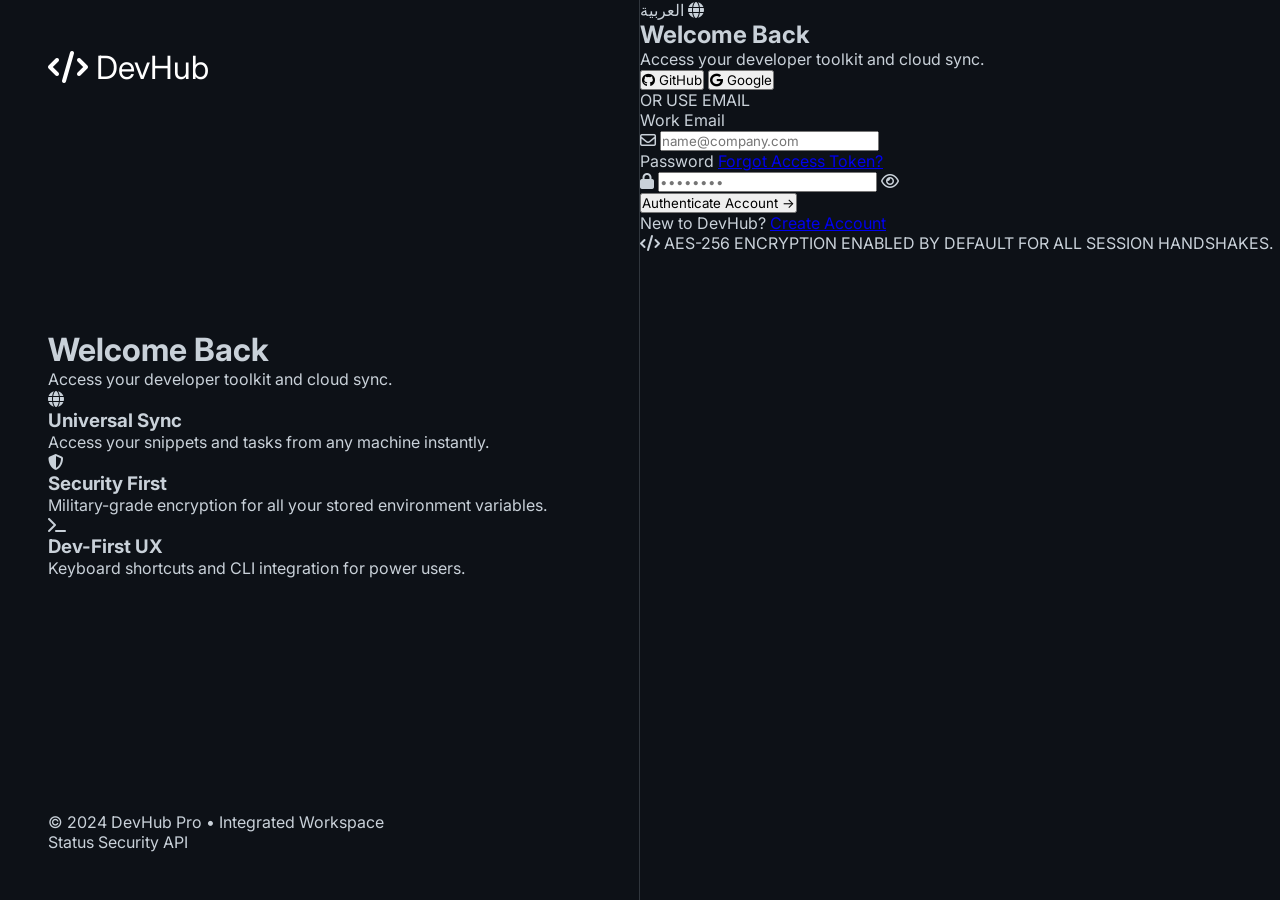
==== devHub/pages/login.html @ 944437a3 "update" ====
<!DOCTYPE html>
<html lang="en">
<head>
    <meta charset="UTF-8">
    <meta name="viewport" content="width=device-width, initial-scale=1.0">
    <title>DevHub Login</title>
    <link rel="stylesheet" href="../assets/css/auth.css">
    <!-- ضيف مكتبة الأيقونات دي عشان تظهر الأيقونات معاك -->
    <link rel="stylesheet" href="https://cdnjs.cloudflare.com/ajax/libs/font-awesome/6.4.0/css/all.min.css">
</head>
<body>

<div class="split-layout">
    <!-- النص الشمال -->
    <div class="left-side">
        <div class="logo">
            <i class="fa-solid fa-code"></i> DevHub
        </div>
        
        <div class="hero-content">
            <h1>Welcome Back</h1>
            <p class="subtitle">Access your developer toolkit and cloud sync.</p>
            
            <div class="features">
                <div class="feature-item">
                    <i class="fa-solid fa-globe feature-icon"></i>
                    <div>
                        <h3>Universal Sync</h3>
                        <p>Access your snippets and tasks from any machine instantly.</p>
                    </div>
                </div>
                <div class="feature-item">
                    <i class="fa-solid fa-shield-halved feature-icon"></i>
                    <div>
                        <h3>Security First</h3>
                        <p>Military-grade encryption for all your stored environment variables.</p>
                    </div>
                </div>
                <div class="feature-item">
                    <i class="fa-solid fa-terminal feature-icon"></i>
                    <div>
                        <h3>Dev-First UX</h3>
                        <p>Keyboard shortcuts and CLI integration for power users.</p>
                    </div>
                </div>
            </div>
        </div>

        <div class="footer-links">
            <span>© 2024 DevHub Pro • Integrated Workspace</span>
            <div class="footer-nav">
                <span>Status</span>
                <span>Security</span>
                <span>API</span>
            </div>
        </div>
    </div>

    <!-- النص اليمين -->
    <div class="right-side">
        <div class="lang-selector">
            العربية <i class="fa-solid fa-globe"></i>
        </div>

        <div class="login-container">
            <h2>Welcome Back</h2>
            <p class="login-subtitle">Access your developer toolkit and cloud sync.</p>

            <div class="social-login">
                <button><i class="fa-brands fa-github"></i> GitHub</button>
                <button><i class="fa-brands fa-google"></i> Google</button>
            </div>

            <div class="divider">
                <span>OR USE EMAIL</span>
            </div>

            <form>
                <div class="input-group">
                    <label>Work Email</label>
                    <div class="input-wrapper">
                        <i class="fa-regular fa-envelope"></i>
                        <input type="email" placeholder="name@company.com">
                    </div>
                </div>

                <div class="input-group">
                    <div class="label-row">
                        <label>Password</label>
                        <a href="#" class="forgot-link">Forgot Access Token?</a>
                    </div>
                    <div class="input-wrapper">
                        <i class="fa-solid fa-lock"></i>
                        <input type="password" placeholder="••••••••">
                        <i class="fa-regular fa-eye eye-icon"></i>
                    </div>
                </div>

                <button type="submit" class="primary-btn">Authenticate Account &rarr;</button>
            </form>

            <p class="signup-link">New to DevHub? <a href="#">Create Account</a></p>

            <div class="security-badge">
                <i class="fa-solid fa-code"></i>
                <span>AES-256 ENCRYPTION ENABLED BY DEFAULT FOR ALL SESSION HANDSHAKES.</span>
            </div>
        </div>
    </div>
</div>

</body>
</html>
---- devHub/assets/css/auth.css ----
@import url('https://fonts.googleapis.com/css2?family=Inter:wght@400;500;600;700&display=swap');

* {
    box-sizing:border-box;
    margin:0;
    padding:0;
    font-family: 'Inter' , sans-serif;

}

body{
    background-color: #0d1117;
    color:#c9d1d9;
}

.split-layout{
    display:flex;
   min-height:100vh;
}

.left-side{
    width:50%;
   background: linear-gradient(rgba(13, 17, 23, 0.8), rgba(13, 17, 23, 0.9)), url('https://images.unsplash.com/photo-1550751827-4bd374c3f58b?auto=format&fit=crop&w=1000&q=80') center/cover;
   padding:3rem;
   display:flex;
   flex-direction:column;
   justify-content: space-between;
  border-right: 1px solid #30363d;
   
}

.logo{
    color:#ffff;
    font-size:2rem;
    margin-bottom:0.5rem;

}
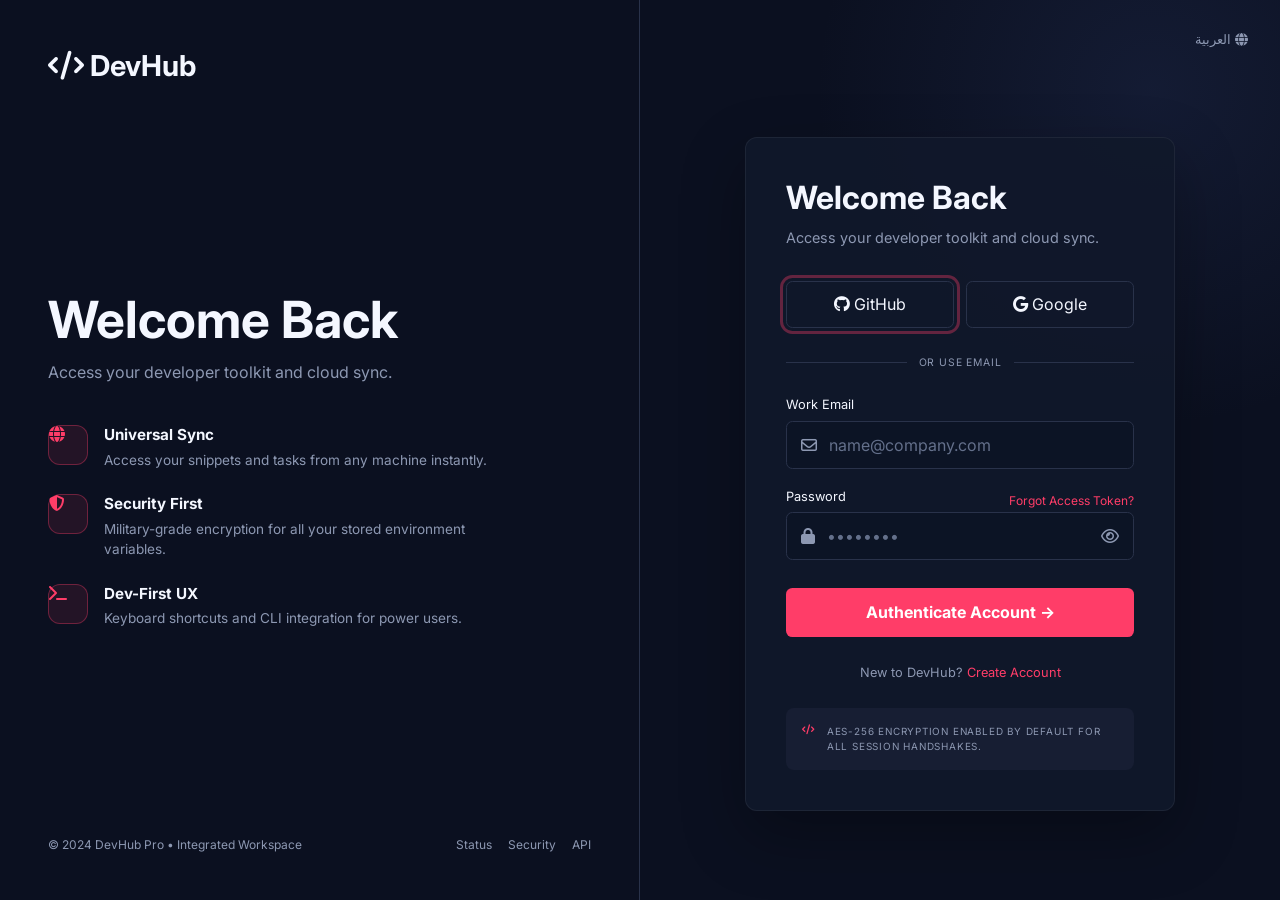
==== commit 56e5b345: "update" ====
--- a/devHub/pages/login.html
+++ b/devHub/pages/login.html
@@ -62,52 +62,96 @@
             العربية <i class="fa-solid fa-globe"></i>
         </div>
 
-        <div class="login-container">
-            <h2>Welcome Back</h2>
-            <p class="login-subtitle">Access your developer toolkit and cloud sync.</p>
+        <div class="login-container auth-container">
+            <section class="auth-panel login-panel" aria-labelledby="login-title">
+                <h2 id="login-title" tabindex="-1">Welcome Back</h2>
+                <p class="login-subtitle">Access your developer toolkit and cloud sync.</p>
 
-            <div class="social-login">
-                <button><i class="fa-brands fa-github"></i> GitHub</button>
-                <button><i class="fa-brands fa-google"></i> Google</button>
-            </div>
-
-            <div class="divider">
-                <span>OR USE EMAIL</span>
-            </div>
-
-            <form>
-                <div class="input-group">
-                    <label>Work Email</label>
-                    <div class="input-wrapper">
-                        <i class="fa-regular fa-envelope"></i>
-                        <input type="email" placeholder="name@company.com">
-                    </div>
+                <div class="social-login">
+                    <button type="button"><i class="fa-brands fa-github"></i> GitHub</button>
+                    <button type="button"><i class="fa-brands fa-google"></i> Google</button>
                 </div>
 
-                <div class="input-group">
-                    <div class="label-row">
-                        <label>Password</label>
-                        <a href="#" class="forgot-link">Forgot Access Token?</a>
-                    </div>
-                    <div class="input-wrapper">
-                        <i class="fa-solid fa-lock"></i>
-                        <input type="password" placeholder="••••••••">
-                        <i class="fa-regular fa-eye eye-icon"></i>
-                    </div>
+                <div class="divider">
+                    <span>OR USE EMAIL</span>
                 </div>
 
-                <button type="submit" class="primary-btn">Authenticate Account &rarr;</button>
-            </form>
+                <form>
+                    <div class="input-group">
+                        <label for="login-email">Work Email</label>
+                        <div class="input-wrapper">
+                            <i class="fa-regular fa-envelope" aria-hidden="true"></i>
+                            <input id="login-email" type="email" placeholder="name@company.com" autocomplete="email">
+                        </div>
+                    </div>
 
-            <p class="signup-link">New to DevHub? <a href="#">Create Account</a></p>
+                    <div class="input-group">
+                        <div class="label-row">
+                            <label for="login-password">Password</label>
+                            <a href="#" class="forgot-link">Forgot Access Token?</a>
+                        </div>
+                        <div class="input-wrapper">
+                            <i class="fa-solid fa-lock" aria-hidden="true"></i>
+                            <input id="login-password" type="password" placeholder="••••••••" autocomplete="current-password">
+                            <i class="fa-regular fa-eye eye-icon" aria-hidden="true"></i>
+                        </div>
+                    </div>
 
-            <div class="security-badge">
-                <i class="fa-solid fa-code"></i>
-                <span>AES-256 ENCRYPTION ENABLED BY DEFAULT FOR ALL SESSION HANDSHAKES.</span>
-            </div>
+                    <button type="submit" class="primary-btn">Authenticate Account &rarr;</button>
+                </form>
+
+                <p class="signup-link">New to DevHub? <button type="button" class="auth-switch">Create Account</button></p>
+
+                <div class="security-badge">
+                    <i class="fa-solid fa-code" aria-hidden="true"></i>
+                    <span>AES-256 ENCRYPTION ENABLED BY DEFAULT FOR ALL SESSION HANDSHAKES.</span>
+                </div>
+            </section>
+
+            <section class="auth-panel register-panel" aria-labelledby="register-title" aria-hidden="true" inert>
+                <h2 id="register-title" tabindex="-1">Create Account</h2>
+                <p class="login-subtitle">Build your developer workspace in a few seconds.</p>
+
+                <form>
+                    <div class="input-group">
+                        <label for="register-name">Full Name</label>
+                        <div class="input-wrapper">
+                            <i class="fa-regular fa-user" aria-hidden="true"></i>
+                            <input id="register-name" type="text" placeholder="Alex Morgan" autocomplete="name">
+                        </div>
+                    </div>
+
+                    <div class="input-group">
+                        <label for="register-email">Work Email</label>
+                        <div class="input-wrapper">
+                            <i class="fa-regular fa-envelope" aria-hidden="true"></i>
+                            <input id="register-email" type="email" placeholder="name@company.com" autocomplete="email">
+                        </div>
+                    </div>
+
+                    <div class="input-group">
+                        <label for="register-password">Password</label>
+                        <div class="input-wrapper">
+                            <i class="fa-solid fa-lock" aria-hidden="true"></i>
+                            <input id="register-password" type="password" placeholder="Create a secure password" autocomplete="new-password">
+                        </div>
+                    </div>
+
+                    <button type="submit" class="primary-btn">Create Account &rarr;</button>
+                </form>
+
+                <p class="signup-link">Already have an account? <button type="button" class="auth-switch">Back to Login</button></p>
+
+                <div class="security-badge">
+                    <i class="fa-solid fa-shield-halved" aria-hidden="true"></i>
+                    <span>YOUR WORKSPACE IS PROTECTED WITH SECURE SESSION HANDSHAKES.</span>
+                </div>
+            </section>
         </div>
     </div>
 </div>
 
+<script src="../assets/js/auth.js" defer></script>
+
 </body>
 </html>
--- a/devHub/assets/css/auth.css
+++ b/devHub/assets/css/auth.css
@@ -1,37 +1,440 @@
 @import url('https://fonts.googleapis.com/css2?family=Inter:wght@400;500;600;700&display=swap');
 
+:root {
+  --auth-bg: #0b1020;
+  --auth-panel: #11182b;
+  --auth-panel-soft: #171e33;
+  --auth-border: #29324a;
+  --auth-text: #f4f7ff;
+  --auth-muted: #8d98b2;
+  --auth-accent: #ff3d68;
+  --auth-accent-hover: #e8325a;
+}
+
 * {
-    box-sizing:border-box;
-    margin:0;
-    padding:0;
-    font-family: 'Inter' , sans-serif;
-
-}
-
-body{
-    background-color: #0d1117;
-    color:#c9d1d9;
-}
-
-.split-layout{
-    display:flex;
-   min-height:100vh;
-}
-
-.left-side{
-    width:50%;
-   background: linear-gradient(rgba(13, 17, 23, 0.8), rgba(13, 17, 23, 0.9)), url('https://images.unsplash.com/photo-1550751827-4bd374c3f58b?auto=format&fit=crop&w=1000&q=80') center/cover;
-   padding:3rem;
-   display:flex;
-   flex-direction:column;
-   justify-content: space-between;
-  border-right: 1px solid #30363d;
-   
-}
-
-.logo{
-    color:#ffff;
-    font-size:2rem;
-    margin-bottom:0.5rem;
-
-}+  box-sizing: border-box;
+  margin: 0;
+  padding: 0;
+  font-family: 'Inter', sans-serif;
+}
+
+body {
+  min-height: 100vh;
+  background: var(--auth-bg);
+  color: var(--auth-text);
+}
+
+button,
+input {
+  font: inherit;
+}
+
+button {
+  cursor: pointer;
+}
+
+.split-layout {
+  display: flex;
+  min-height: 100vh;
+}
+
+.left-side {
+  width: 50%;
+  min-height: 100vh;
+  display: flex;
+  flex-direction: column;
+  justify-content: space-between;
+  padding: 3rem;
+  border-right: 1px solid var(--auth-border);
+  background: linear-gradient(rgba(11, 16, 32, 0.76), rgba(11, 16, 32, 0.92)), url('https://images.unsplash.com/photo-1550751827-4bd374c3f58b?auto=format&fit=crop&w=1000&q=80') center/cover;
+  transition: border-color 0.45s ease, background-position 0.45s ease;
+}
+
+.logo {
+  color: var(--auth-text);
+  font-size: 1.8rem;
+  font-weight: 700;
+}
+
+.hero-content {
+  max-width: 480px;
+}
+
+.hero-content h1 {
+  margin-bottom: 0.75rem;
+  font-size: clamp(2rem, 4vw, 3.5rem);
+  line-height: 1.1;
+}
+
+.subtitle,
+.login-subtitle,
+.feature-item p,
+.footer-links,
+.security-badge {
+  color: var(--auth-muted);
+}
+
+.subtitle {
+  margin-bottom: 2.5rem;
+  line-height: 1.6;
+}
+
+.features {
+  display: grid;
+  gap: 1.5rem;
+}
+
+.feature-item {
+  display: flex;
+  align-items: flex-start;
+  gap: 1rem;
+}
+
+.feature-icon {
+  display: grid;
+  flex: 0 0 2.5rem;
+  width: 2.5rem;
+  height: 2.5rem;
+  place-items: center;
+  color: var(--auth-accent);
+  border: 1px solid rgba(255, 61, 104, 0.35);
+  border-radius: 0.75rem;
+  background: rgba(255, 61, 104, 0.1);
+}
+
+.feature-item h3 {
+  margin-bottom: 0.35rem;
+  font-size: 0.95rem;
+}
+
+.feature-item p {
+  font-size: 0.85rem;
+  line-height: 1.5;
+}
+
+.footer-links {
+  display: flex;
+  justify-content: space-between;
+  gap: 1rem;
+  font-size: 0.75rem;
+}
+
+.footer-nav {
+  display: flex;
+  gap: 1rem;
+}
+
+.right-side {
+  position: relative;
+  flex: 1;
+  display: flex;
+  align-items: center;
+  justify-content: center;
+  min-height: 100vh;
+  padding: 5rem 2rem 2rem;
+  background: radial-gradient(circle at 80% 10%, rgba(55, 73, 130, 0.2), transparent 35%), var(--auth-bg);
+  transition: background 0.45s ease;
+}
+
+.split-layout.is-register .left-side {
+  order: 2;
+  border-right: 0;
+  border-left: 1px solid var(--auth-border);
+}
+
+.split-layout.is-register .right-side {
+  order: 1;
+}
+
+.lang-selector {
+  position: absolute;
+  top: 2rem;
+  right: 2rem;
+  color: var(--auth-muted);
+  font-size: 0.8rem;
+}
+
+.login-container {
+  display: grid;
+  position: relative;
+  width: min(100%, 430px);
+  padding: 2.5rem;
+  border: 1px solid rgba(255, 255, 255, 0.06);
+  border-radius: 0.75rem;
+  background: rgba(17, 24, 43, 0.92);
+  box-shadow: 0 1.5rem 4rem rgba(0, 0, 0, 0.3);
+}
+
+.auth-panel {
+  grid-area: 1 / 1;
+  width: 100%;
+  transition: opacity 0.3s ease, transform 0.3s ease, visibility 0.3s ease;
+}
+
+.register-panel {
+  opacity: 0;
+  pointer-events: none;
+  transform: translateX(1.5rem) scale(0.98);
+  visibility: hidden;
+}
+
+.split-layout.is-register .login-panel {
+  opacity: 0;
+  pointer-events: none;
+  transform: translateX(-1.5rem) scale(0.98);
+  visibility: hidden;
+}
+
+.split-layout.is-register .register-panel {
+  opacity: 1;
+  pointer-events: auto;
+  transform: translateX(0) scale(1);
+  visibility: visible;
+}
+
+.login-container h2 {
+  margin-bottom: 0.6rem;
+  color: var(--auth-text);
+  font-size: 2rem;
+}
+
+.login-subtitle {
+  margin-bottom: 2rem;
+  font-size: 0.9rem;
+  line-height: 1.5;
+}
+
+.social-login {
+  display: grid;
+  grid-template-columns: repeat(2, 1fr);
+  gap: 0.75rem;
+}
+
+.social-login button {
+  padding: 0.8rem;
+  color: var(--auth-text);
+  border: 1px solid var(--auth-border);
+  border-radius: 0.4rem;
+  background: transparent;
+  transition: border-color 0.2s ease, background 0.2s ease;
+}
+
+.social-login button:hover {
+  border-color: var(--auth-accent);
+  background: var(--auth-panel-soft);
+}
+
+.divider {
+  display: flex;
+  align-items: center;
+  gap: 0.75rem;
+  margin: 1.75rem 0;
+  color: var(--auth-muted);
+  font-size: 0.65rem;
+  letter-spacing: 0.08em;
+  white-space: nowrap;
+}
+
+.divider::before,
+.divider::after {
+  flex: 1;
+  height: 1px;
+  content: '';
+  background: var(--auth-border);
+}
+
+.input-group {
+  margin-bottom: 1.25rem;
+}
+
+.input-group label {
+  display: block;
+  margin-bottom: 0.55rem;
+  color: var(--auth-text);
+  font-size: 0.8rem;
+}
+
+.label-row {
+  display: flex;
+  align-items: center;
+  justify-content: space-between;
+  gap: 1rem;
+}
+
+.forgot-link,
+.signup-link a {
+  color: var(--auth-accent);
+  text-decoration: none;
+}
+
+.forgot-link {
+  font-size: 0.75rem;
+}
+
+.input-wrapper {
+  display: flex;
+  align-items: center;
+  gap: 0.75rem;
+  padding: 0.8rem 0.9rem;
+  border: 1px solid var(--auth-border);
+  border-radius: 0.4rem;
+  background: rgba(11, 16, 32, 0.45);
+  transition: border-color 0.2s ease, box-shadow 0.2s ease;
+}
+
+.input-wrapper:focus-within {
+  border-color: var(--auth-accent);
+  box-shadow: 0 0 0 3px rgba(255, 61, 104, 0.12);
+}
+
+.input-wrapper i {
+  color: var(--auth-muted);
+}
+
+.input-wrapper input {
+  width: 100%;
+  min-width: 0;
+  color: var(--auth-text);
+  border: 0;
+  outline: 0;
+  background: transparent;
+}
+
+.input-wrapper input::placeholder {
+  color: #64708b;
+}
+
+.eye-icon {
+  cursor: pointer;
+}
+
+.primary-btn {
+  width: 100%;
+  margin-top: 0.5rem;
+  padding: 0.9rem 1rem;
+  color: white;
+  border: 0;
+  border-radius: 0.4rem;
+  background: var(--auth-accent);
+  font-weight: 700;
+  transition: background 0.2s ease, transform 0.2s ease;
+}
+
+.primary-btn:hover {
+  background: var(--auth-accent-hover);
+  transform: translateY(-1px);
+}
+
+.auth-switch {
+  padding: 0;
+  color: var(--auth-accent);
+  border: 0;
+  background: transparent;
+  font-size: inherit;
+}
+
+.auth-switch:hover,
+.forgot-link:hover,
+.signup-link a:hover {
+  color: var(--auth-accent-hover);
+}
+
+.auth-switch:focus-visible,
+.forgot-link:focus-visible,
+.primary-btn:focus-visible,
+.social-login button:focus-visible,
+.input-wrapper input:focus-visible {
+  outline: 3px solid rgba(255, 61, 104, 0.35);
+  outline-offset: 3px;
+}
+
+.signup-link {
+  margin: 1.75rem 0;
+  color: var(--auth-muted);
+  text-align: center;
+  font-size: 0.8rem;
+}
+
+.security-badge {
+  display: flex;
+  align-items: flex-start;
+  gap: 0.75rem;
+  padding: 1rem;
+  border-radius: 0.5rem;
+  background: var(--auth-panel-soft);
+  font-size: 0.62rem;
+  line-height: 1.5;
+  letter-spacing: 0.08em;
+}
+
+.security-badge i {
+  padding-top: 0.1rem;
+  color: var(--auth-accent);
+}
+
+@media (max-width: 900px) {
+  .left-side {
+    width: 45%;
+    padding: 2rem;
+  }
+
+  .right-side {
+    padding-inline: 1.5rem;
+  }
+}
+
+@media (max-width: 700px) {
+  .split-layout {
+    display: block;
+  }
+
+  .left-side {
+    width: 100%;
+    min-height: 0;
+    gap: 3rem;
+    padding: 2rem 1.25rem;
+  }
+
+  .split-layout.is-register .left-side,
+  .split-layout.is-register .right-side {
+    order: initial;
+  }
+
+  .split-layout.is-register .left-side {
+    border-left: 0;
+    border-right: 0;
+  }
+
+  .hero-content {
+    max-width: none;
+  }
+
+  .footer-links {
+    flex-direction: column;
+  }
+
+  .right-side {
+    min-height: 0;
+    padding: 5rem 1.25rem 2rem;
+  }
+
+  .lang-selector {
+    top: 1.5rem;
+    right: 1.25rem;
+  }
+
+  .login-container {
+    padding: 1.5rem;
+  }
+}
+
+@media (prefers-reduced-motion: reduce) {
+  *,
+  *::before,
+  *::after {
+    scroll-behavior: auto !important;
+    transition-duration: 0.01ms !important;
+    animation-duration: 0.01ms !important;
+    animation-iteration-count: 1 !important;
+  }
+}
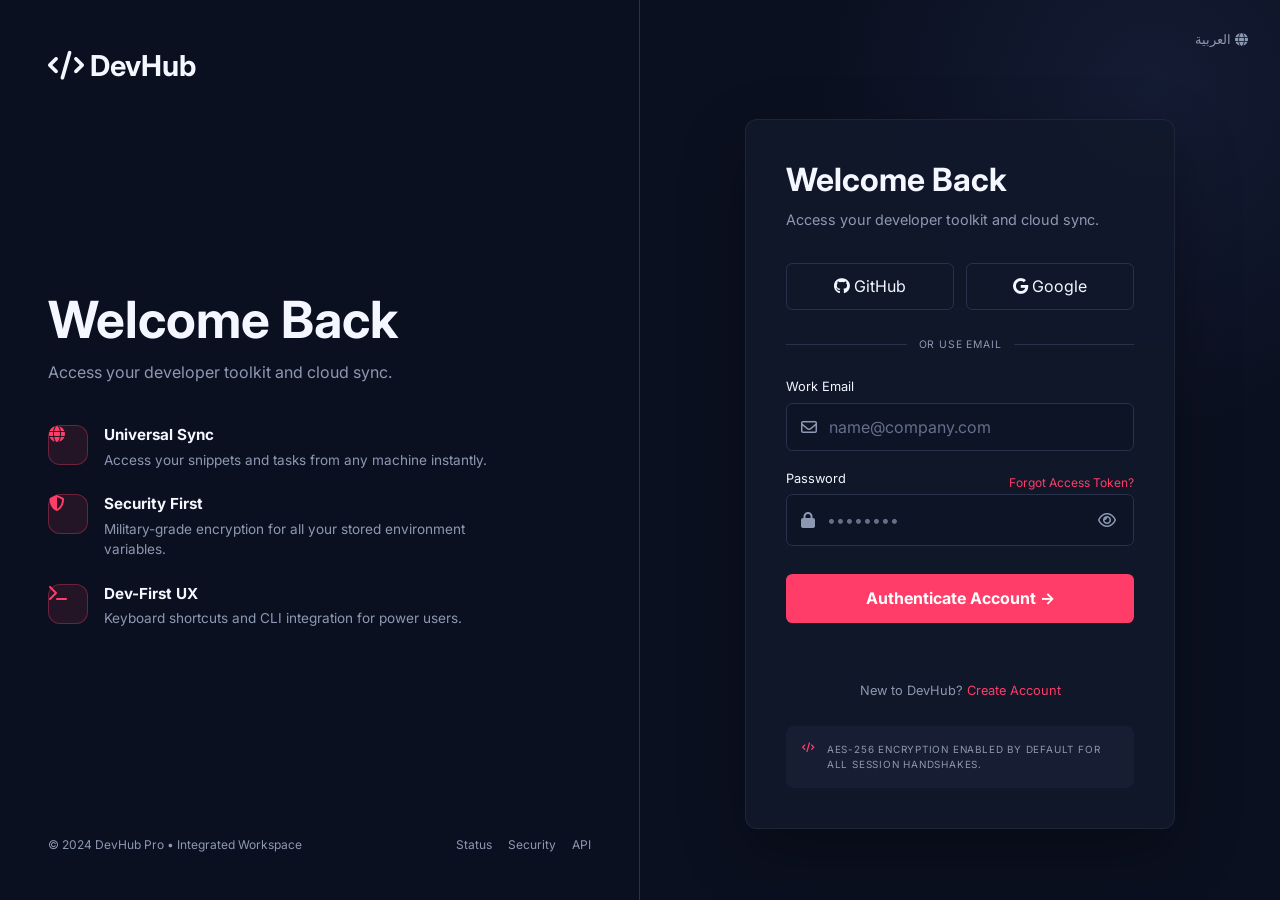
==== commit 643ad8b7: "fix" ====
--- a/devHub/pages/login.html
+++ b/devHub/pages/login.html
@@ -4,7 +4,7 @@
     <meta charset="UTF-8">
     <meta name="viewport" content="width=device-width, initial-scale=1.0">
     <title>DevHub Login</title>
-    <link rel="stylesheet" href="../assets/css/auth.css">
+    <link rel="stylesheet" href="../assets/css/auth.css?v=2">
     <!-- ضيف مكتبة الأيقونات دي عشان تظهر الأيقونات معاك -->
     <link rel="stylesheet" href="https://cdnjs.cloudflare.com/ajax/libs/font-awesome/6.4.0/css/all.min.css">
 </head>
@@ -76,12 +76,12 @@
                     <span>OR USE EMAIL</span>
                 </div>
 
-                <form>
+                <form novalidate>
                     <div class="input-group">
                         <label for="login-email">Work Email</label>
                         <div class="input-wrapper">
                             <i class="fa-regular fa-envelope" aria-hidden="true"></i>
-                            <input id="login-email" type="email" placeholder="name@company.com" autocomplete="email">
+                            <input id="login-email" name="email" type="email" placeholder="name@company.com" autocomplete="email" required>
                         </div>
                     </div>
 
@@ -92,59 +92,23 @@
                         </div>
                         <div class="input-wrapper">
                             <i class="fa-solid fa-lock" aria-hidden="true"></i>
-                            <input id="login-password" type="password" placeholder="••••••••" autocomplete="current-password">
-                            <i class="fa-regular fa-eye eye-icon" aria-hidden="true"></i>
+                            <input id="login-password" name="password" type="password" placeholder="••••••••" autocomplete="current-password" minlength="8" required>
+                            <button type="button" class="password-toggle" aria-label="Show password" aria-pressed="false">
+                                <i class="fa-regular fa-eye" aria-hidden="true"></i>
+                            </button>
                         </div>
                     </div>
 
                     <button type="submit" class="primary-btn">Authenticate Account &rarr;</button>
                 </form>
 
-                <p class="signup-link">New to DevHub? <button type="button" class="auth-switch">Create Account</button></p>
+                <p class="form-status" role="status" aria-live="polite"></p>
+
+                <p class="signup-link">New to DevHub? <a href="register.html" class="auth-switch">Create Account</a></p>
 
                 <div class="security-badge">
                     <i class="fa-solid fa-code" aria-hidden="true"></i>
                     <span>AES-256 ENCRYPTION ENABLED BY DEFAULT FOR ALL SESSION HANDSHAKES.</span>
-                </div>
-            </section>
-
-            <section class="auth-panel register-panel" aria-labelledby="register-title" aria-hidden="true" inert>
-                <h2 id="register-title" tabindex="-1">Create Account</h2>
-                <p class="login-subtitle">Build your developer workspace in a few seconds.</p>
-
-                <form>
-                    <div class="input-group">
-                        <label for="register-name">Full Name</label>
-                        <div class="input-wrapper">
-                            <i class="fa-regular fa-user" aria-hidden="true"></i>
-                            <input id="register-name" type="text" placeholder="Alex Morgan" autocomplete="name">
-                        </div>
-                    </div>
-
-                    <div class="input-group">
-                        <label for="register-email">Work Email</label>
-                        <div class="input-wrapper">
-                            <i class="fa-regular fa-envelope" aria-hidden="true"></i>
-                            <input id="register-email" type="email" placeholder="name@company.com" autocomplete="email">
-                        </div>
-                    </div>
-
-                    <div class="input-group">
-                        <label for="register-password">Password</label>
-                        <div class="input-wrapper">
-                            <i class="fa-solid fa-lock" aria-hidden="true"></i>
-                            <input id="register-password" type="password" placeholder="Create a secure password" autocomplete="new-password">
-                        </div>
-                    </div>
-
-                    <button type="submit" class="primary-btn">Create Account &rarr;</button>
-                </form>
-
-                <p class="signup-link">Already have an account? <button type="button" class="auth-switch">Back to Login</button></p>
-
-                <div class="security-badge">
-                    <i class="fa-solid fa-shield-halved" aria-hidden="true"></i>
-                    <span>YOUR WORKSPACE IS PROTECTED WITH SECURE SESSION HANDSHAKES.</span>
                 </div>
             </section>
         </div>
--- a/devHub/assets/css/auth.css
+++ b/devHub/assets/css/auth.css
@@ -165,33 +165,6 @@
   box-shadow: 0 1.5rem 4rem rgba(0, 0, 0, 0.3);
 }
 
-.auth-panel {
-  grid-area: 1 / 1;
-  width: 100%;
-  transition: opacity 0.3s ease, transform 0.3s ease, visibility 0.3s ease;
-}
-
-.register-panel {
-  opacity: 0;
-  pointer-events: none;
-  transform: translateX(1.5rem) scale(0.98);
-  visibility: hidden;
-}
-
-.split-layout.is-register .login-panel {
-  opacity: 0;
-  pointer-events: none;
-  transform: translateX(-1.5rem) scale(0.98);
-  visibility: hidden;
-}
-
-.split-layout.is-register .register-panel {
-  opacity: 1;
-  pointer-events: auto;
-  transform: translateX(0) scale(1);
-  visibility: visible;
-}
-
 .login-container h2 {
   margin-bottom: 0.6rem;
   color: var(--auth-text);
@@ -304,8 +277,20 @@
   color: #64708b;
 }
 
-.eye-icon {
-  cursor: pointer;
+.password-toggle {
+  display: grid;
+  flex: 0 0 1.5rem;
+  width: 1.5rem;
+  height: 1.5rem;
+  place-items: center;
+  padding: 0;
+  color: var(--auth-muted);
+  border: 0;
+  background: transparent;
+}
+
+.password-toggle:hover {
+  color: var(--auth-text);
 }
 
 .primary-btn {
@@ -325,6 +310,22 @@
   transform: translateY(-1px);
 }
 
+.form-status {
+  min-height: 1.25rem;
+  margin-top: 0.75rem;
+  color: var(--auth-muted);
+  font-size: 0.78rem;
+  line-height: 1.4;
+}
+
+.form-status.is-error {
+  color: #ff879f;
+}
+
+.form-status.is-success {
+  color: #66d9a4;
+}
+
 .auth-switch {
   padding: 0;
   color: var(--auth-accent);
@@ -343,6 +344,7 @@
 .forgot-link:focus-visible,
 .primary-btn:focus-visible,
 .social-login button:focus-visible,
+.password-toggle:focus-visible,
 .input-wrapper input:focus-visible {
   outline: 3px solid rgba(255, 61, 104, 0.35);
   outline-offset: 3px;
